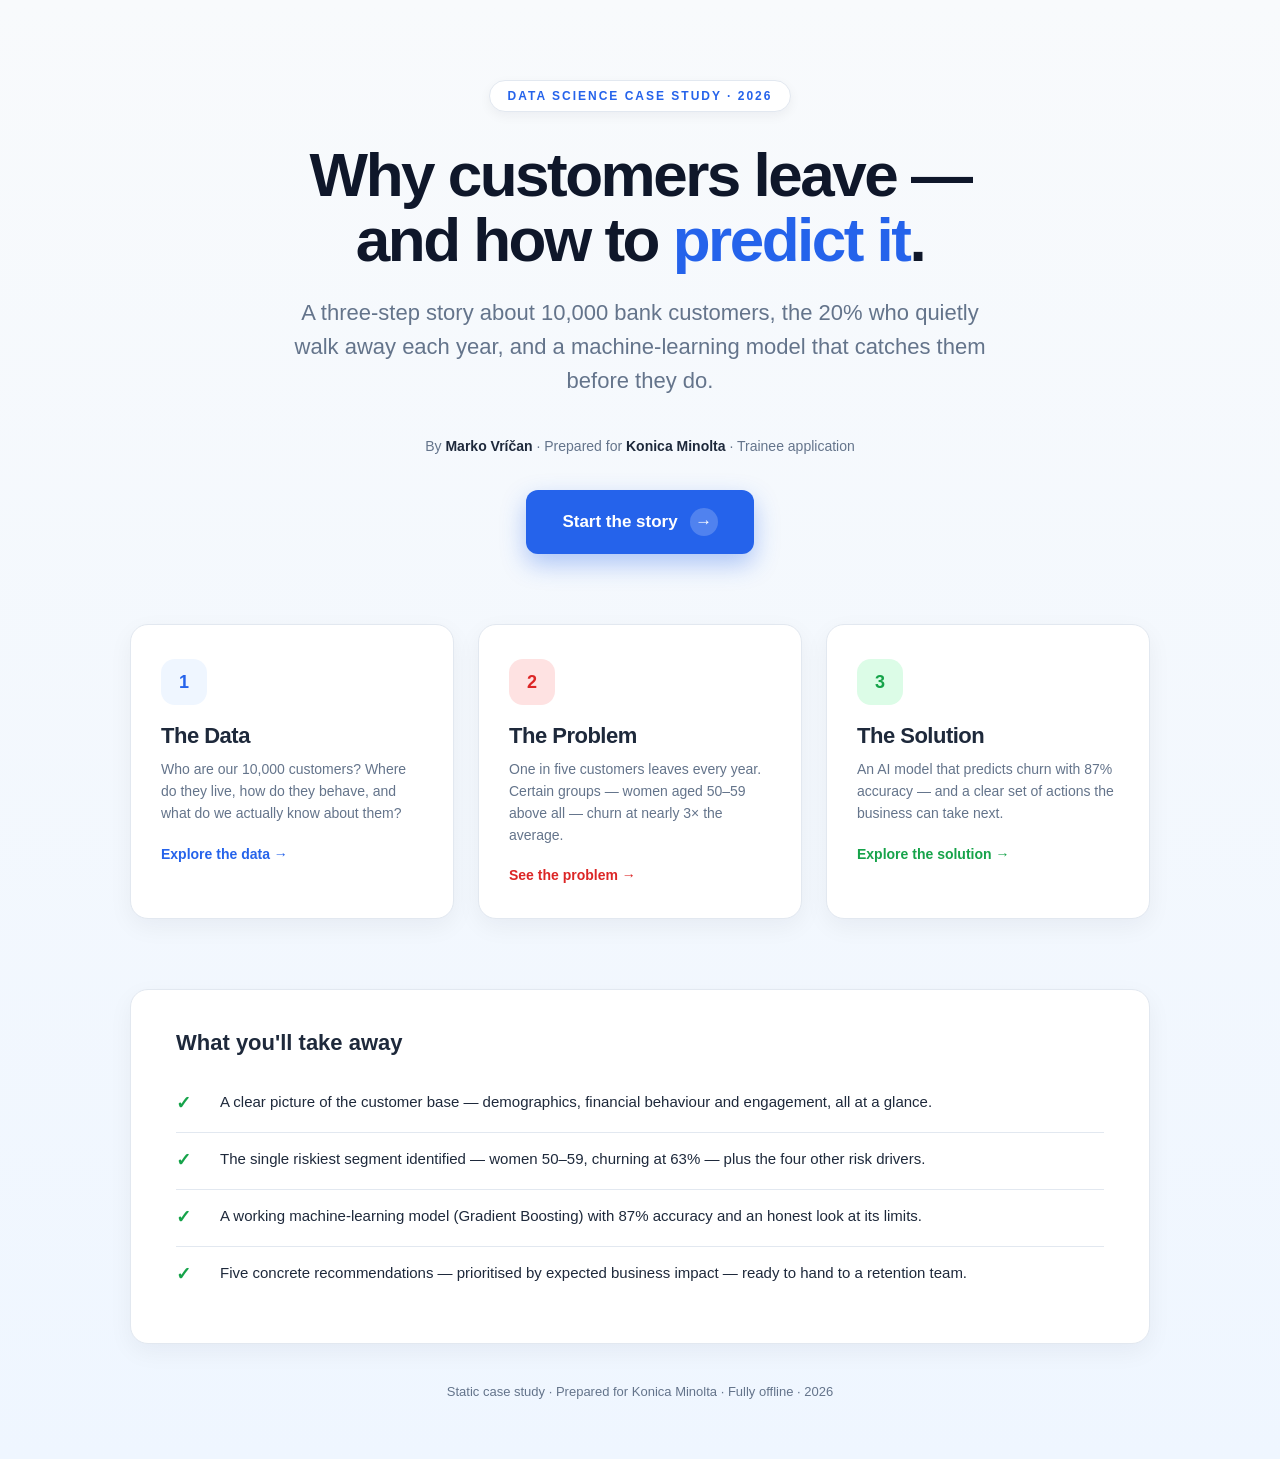
==== index.html @ 46311f1e "Add files via upload" ====
<!DOCTYPE html>
<html lang="en">
<head>
  <meta charset="UTF-8">
  <meta name="viewport" content="width=device-width, initial-scale=1.0">
  <title>Customer Churn Analysis — Case Study</title>
  <link rel="stylesheet" href="assets/css/style.css">
</head>
<body class="welcome-body">

<div class="welcome-wrap">

  <!-- HERO -->
  <div class="welcome-header">
    <div class="welcome-badge">Data Science Case Study · 2026</div>

    <h1 class="welcome-title">
      Why customers leave —<br>
      and how to <span class="accent">predict it</span>.
    </h1>

    <p class="welcome-lead">
      A three-step story about 10,000 bank customers, the 20% who quietly walk away
      each year, and a machine-learning model that catches them before they do.
    </p>

    <div class="welcome-meta">
      By <b>Marko Vríčan</b> · Prepared for <b>Konica Minolta</b> · Trainee application
    </div>

    <a href="data.html" class="start-btn">
      Start the story
      <span class="start-arrow">→</span>
    </a>
  </div>

  <!-- JOURNEY -->
  <div class="welcome-journey">

    <a href="data.html" class="journey-card">
      <div class="journey-num">1</div>
      <h3>The Data</h3>
      <p>Who are our 10,000 customers? Where do they live, how do they behave, and what do we actually know about them?</p>
      <span class="journey-link">Explore the data →</span>
    </a>

    <a href="problem.html" class="journey-card problem">
      <div class="journey-num">2</div>
      <h3>The Problem</h3>
      <p>One in five customers leaves every year. Certain groups — women aged 50–59 above all — churn at nearly 3× the average.</p>
      <span class="journey-link">See the problem →</span>
    </a>

    <a href="solution.html" class="journey-card solution">
      <div class="journey-num">3</div>
      <h3>The Solution</h3>
      <p>An AI model that predicts churn with 87% accuracy — and a clear set of actions the business can take next.</p>
      <span class="journey-link">Explore the solution →</span>
    </a>

  </div>

  <!-- TAKEAWAYS -->
  <div class="welcome-takeaways">
    <h2>What you'll take away</h2>
    <ul>
      <li>
        <span class="check">✓</span>
        <span>A clear picture of the customer base — demographics, financial behaviour and engagement, all at a glance.</span>
      </li>
      <li>
        <span class="check">✓</span>
        <span>The single riskiest segment identified — women 50–59, churning at 63% — plus the four other risk drivers.</span>
      </li>
      <li>
        <span class="check">✓</span>
        <span>A working machine-learning model (Gradient Boosting) with 87% accuracy and an honest look at its limits.</span>
      </li>
      <li>
        <span class="check">✓</span>
        <span>Five concrete recommendations — prioritised by expected business impact — ready to hand to a retention team.</span>
      </li>
    </ul>
  </div>

  <div class="welcome-footer">
    Static case study · Prepared for Konica Minolta · Fully offline · 2026
  </div>

</div>

</body>
</html>
---- assets/css/style.css ----
:root {
  --primary: #2563EB;
  --primary-dark: #1E40AF;
  --nav: #0F172A;
  --bg: #F8FAFC;
  --card: #FFFFFF;
  --text: #1E293B;
  --muted: #64748B;
  --border: #E2E8F0;
  --danger: #DC2626;
  --danger-light: #FEE2E2;
  --success: #16A34A;
  --success-light: #DCFCE7;
  --warning: #D97706;
}

* {
  margin: 0;
  padding: 0;
  box-sizing: border-box;
  font-family: "Segoe UI", Tahoma, Geneva, Verdana, sans-serif;
}

body {
  background: var(--bg);
  color: var(--text);
  display: flex;
  min-height: 100vh;
}

/* ---------- Sidebar ---------- */

.sidebar {
  width: 260px;
  background: var(--nav);
  min-height: 100vh;
  padding: 35px 25px;
  position: fixed;
  top: 0;
  left: 0;
}

.sidebar h1 {
  color: white;
  font-size: 22px;
  margin-bottom: 8px;
  letter-spacing: -0.5px;
}

.sidebar .brand-sub {
  color: #94A3B8;
  font-size: 13px;
  margin-bottom: 40px;
}

.sidebar a {
  display: block;
  color: #CBD5E1;
  text-decoration: none;
  padding: 12px 16px;
  margin-bottom: 8px;
  border-radius: 10px;
  transition: all 0.25s;
  font-size: 14px;
}

.sidebar a:hover {
  background: rgba(37, 99, 235, 0.15);
  color: white;
}

.sidebar a.active {
  background: var(--primary);
  color: white;
  font-weight: 600;
}

.sidebar .step {
  display: inline-block;
  width: 22px;
  height: 22px;
  line-height: 22px;
  text-align: center;
  background: rgba(255, 255, 255, 0.08);
  border-radius: 50%;
  font-size: 12px;
  margin-right: 10px;
  font-weight: 600;
}

.sidebar a.active .step {
  background: rgba(255, 255, 255, 0.25);
}

.sidebar .footer-sig {
  position: absolute;
  bottom: 30px;
  left: 25px;
  right: 25px;
  color: #64748B;
  font-size: 12px;
  border-top: 1px solid #1E293B;
  padding-top: 20px;
}

/* ---------- Main ---------- */

.main {
  margin-left: 260px;
  padding: 50px 60px;
  width: calc(100% - 260px);
  max-width: 1400px;
}

.tag {
  display: inline-block;
  padding: 6px 14px;
  border-radius: 999px;
  font-size: 12px;
  font-weight: 600;
  letter-spacing: 0.5px;
  text-transform: uppercase;
  margin-bottom: 15px;
}

.tag-data     { background: #DBEAFE; color: var(--primary-dark); }
.tag-problem  { background: var(--danger-light); color: var(--danger); }
.tag-solution { background: var(--success-light); color: var(--success); }

.page-title {
  font-size: 40px;
  font-weight: 700;
  margin-bottom: 12px;
  letter-spacing: -1px;
}

.subtitle {
  color: var(--muted);
  margin-bottom: 40px;
  font-size: 17px;
  max-width: 780px;
  line-height: 1.5;
}

/* ---------- Cards ---------- */

.grid {
  display: grid;
  grid-template-columns: repeat(auto-fit, minmax(220px, 1fr));
  gap: 22px;
  margin-bottom: 40px;
}

.card {
  background: var(--card);
  border-radius: 16px;
  padding: 28px;
  box-shadow: 0 4px 20px rgba(15, 23, 42, 0.05);
  border: 1px solid var(--border);
}

.metric {
  font-size: 38px;
  font-weight: 700;
  color: var(--primary);
  letter-spacing: -1px;
  line-height: 1;
}

.metric.danger { color: var(--danger); }
.metric.success { color: var(--success); }

.metric-small {
  font-size: 15px;
  color: var(--muted);
  font-weight: 500;
  margin-left: 4px;
}

.label {
  margin-top: 12px;
  color: var(--muted);
  font-size: 14px;
  font-weight: 500;
}

/* ---------- Sections ---------- */

.section {
  margin-top: 50px;
}

.section h2 {
  margin-bottom: 8px;
  font-size: 26px;
  font-weight: 700;
  letter-spacing: -0.5px;
}

.section .section-sub {
  color: var(--muted);
  margin-bottom: 25px;
  font-size: 15px;
}

/* ---------- Highlight blocks ---------- */

.highlight {
  background: #EFF6FF;
  padding: 20px 24px;
  border-left: 4px solid var(--primary);
  border-radius: 8px;
  margin: 20px 0;
  color: var(--text);
  line-height: 1.6;
}

.highlight.danger  { background: var(--danger-light);  border-left-color: var(--danger); }
.highlight.success { background: var(--success-light); border-left-color: var(--success); }

/* ---------- Table ---------- */

.table-wrap {
  background: var(--card);
  border-radius: 14px;
  overflow: hidden;
  box-shadow: 0 4px 20px rgba(15, 23, 42, 0.05);
  border: 1px solid var(--border);
}

table {
  width: 100%;
  border-collapse: collapse;
}

th {
  background: #F1F5F9;
  color: var(--text);
  padding: 14px 20px;
  text-align: left;
  font-weight: 600;
  font-size: 13px;
  text-transform: uppercase;
  letter-spacing: 0.5px;
  border-bottom: 1px solid var(--border);
}

td {
  padding: 14px 20px;
  border-bottom: 1px solid var(--border);
  font-size: 15px;
}

tr:last-child td { border-bottom: none; }
tr:hover td { background: #F8FAFC; }

/* ---------- Bar chart ---------- */

.bar-chart {
  background: var(--card);
  border-radius: 14px;
  padding: 30px;
  box-shadow: 0 4px 20px rgba(15, 23, 42, 0.05);
  border: 1px solid var(--border);
}

.bar-row {
  display: grid;
  grid-template-columns: 160px 1fr 60px;
  align-items: center;
  gap: 15px;
  margin-bottom: 16px;
}

.bar-row:last-child { margin-bottom: 0; }

.bar-label {
  font-size: 14px;
  font-weight: 500;
  color: var(--text);
}

.bar-track {
  background: #F1F5F9;
  height: 26px;
  border-radius: 6px;
  overflow: hidden;
  position: relative;
}

.bar-fill {
  height: 100%;
  background: var(--primary);
  border-radius: 6px;
  transition: width 0.4s;
}

.bar-fill.danger  { background: var(--danger); }
.bar-fill.warning { background: var(--warning); }
.bar-fill.success { background: var(--success); }

.bar-value {
  text-align: right;
  font-weight: 700;
  font-size: 14px;
  color: var(--text);
}

/* ---------- Two-column ---------- */

.two-col {
  display: grid;
  grid-template-columns: 1fr 1fr;
  gap: 25px;
}

@media (max-width: 900px) {
  .two-col { grid-template-columns: 1fr; }
  .sidebar { position: relative; width: 100%; min-height: auto; }
  .main { margin-left: 0; width: 100%; padding: 30px 20px; }
  body { flex-direction: column; }
  .bar-row { grid-template-columns: 130px 1fr 50px; }
}

/* ---------- Callout / Steps ---------- */

.steps {
  display: grid;
  grid-template-columns: repeat(auto-fit, minmax(220px, 1fr));
  gap: 20px;
}

.step-card {
  background: var(--card);
  border-radius: 14px;
  padding: 26px;
  border: 1px solid var(--border);
  box-shadow: 0 4px 20px rgba(15, 23, 42, 0.05);
  position: relative;
}

.step-num {
  width: 36px;
  height: 36px;
  border-radius: 10px;
  background: var(--primary);
  color: white;
  display: flex;
  align-items: center;
  justify-content: center;
  font-weight: 700;
  font-size: 16px;
  margin-bottom: 15px;
}

.step-card h3 {
  font-size: 17px;
  margin-bottom: 8px;
  font-weight: 600;
}

.step-card p {
  color: var(--muted);
  font-size: 14px;
  line-height: 1.5;
}

/* ---------- Recommendation list ---------- */

.reco {
  background: var(--card);
  border-radius: 14px;
  padding: 24px 28px;
  border: 1px solid var(--border);
  box-shadow: 0 4px 20px rgba(15, 23, 42, 0.05);
  margin-bottom: 16px;
  display: grid;
  grid-template-columns: 50px 1fr;
  gap: 18px;
  align-items: start;
}

.reco-icon {
  width: 44px;
  height: 44px;
  border-radius: 12px;
  background: #DBEAFE;
  color: var(--primary);
  display: flex;
  align-items: center;
  justify-content: center;
  font-weight: 700;
  font-size: 18px;
}

.reco h3 {
  font-size: 17px;
  margin-bottom: 6px;
  font-weight: 600;
}

.reco p {
  color: var(--muted);
  font-size: 14px;
  line-height: 1.6;
}

.reco .impact {
  display: inline-block;
  margin-top: 8px;
  padding: 4px 10px;
  background: var(--success-light);
  color: var(--success);
  font-size: 12px;
  font-weight: 600;
  border-radius: 6px;
}

/* ---------- Footer ---------- */

.footer {
  margin-top: 70px;
  padding-top: 25px;
  border-top: 1px solid var(--border);
  text-align: center;
  color: var(--muted);
  font-size: 13px;
}

/* ---------- Executive summary ---------- */

.exec-summary {
  background: linear-gradient(135deg, var(--nav) 0%, #1E293B 100%);
  color: white;
  padding: 40px 45px;
  border-radius: 20px;
  margin-bottom: 45px;
  box-shadow: 0 20px 40px rgba(15, 23, 42, 0.15);
}

.exec-summary .exec-label {
  font-size: 12px;
  font-weight: 600;
  color: #93C5FD;
  letter-spacing: 2px;
  text-transform: uppercase;
  margin-bottom: 15px;
}

.exec-summary p {
  font-size: 20px;
  line-height: 1.55;
  color: #E2E8F0;
  font-weight: 400;
}

.exec-summary p b { color: white; font-weight: 700; }
.exec-summary p .num { color: #93C5FD; font-weight: 700; }

/* ---------- Plain terms (big callout) ---------- */

.plain-terms {
  background: linear-gradient(135deg, #EFF6FF 0%, #DBEAFE 100%);
  border-left: 6px solid var(--primary);
  padding: 32px 38px;
  border-radius: 14px;
  margin: 35px 0;
  display: grid;
  grid-template-columns: 60px 1fr;
  gap: 28px;
  align-items: start;
}

.plain-terms .pt-icon {
  width: 52px;
  height: 52px;
  background: var(--primary);
  color: white;
  border-radius: 14px;
  display: flex;
  align-items: center;
  justify-content: center;
  font-weight: 700;
  font-size: 24px;
}

.plain-terms h3 {
  color: var(--primary-dark);
  font-size: 13px;
  margin-bottom: 10px;
  text-transform: uppercase;
  letter-spacing: 2px;
  font-weight: 700;
}

.plain-terms p {
  font-size: 19px;
  line-height: 1.6;
  color: var(--text);
  font-weight: 500;
}

.plain-terms.danger { background: linear-gradient(135deg, #FEF2F2 0%, #FEE2E2 100%); border-left-color: var(--danger); }
.plain-terms.danger .pt-icon { background: var(--danger); }
.plain-terms.danger h3 { color: var(--danger); }

.plain-terms.success { background: linear-gradient(135deg, #F0FDF4 0%, #DCFCE7 100%); border-left-color: var(--success); }
.plain-terms.success .pt-icon { background: var(--success); }
.plain-terms.success h3 { color: var(--success); }

/* Dual-metric layout inside plain-terms */
.dual-metric {
  display: grid;
  grid-template-columns: 1fr 1fr;
  gap: 18px;
  margin-top: 18px;
}

.dm-card {
  background: white;
  border-radius: 12px;
  padding: 22px 24px;
  border: 1px solid rgba(22, 163, 74, 0.18);
}

.dm-num {
  font-size: 42px;
  font-weight: 700;
  color: var(--success);
  line-height: 1;
  letter-spacing: -1.5px;
}

.dm-title {
  font-size: 12px;
  font-weight: 700;
  color: var(--text);
  margin-top: 10px;
  text-transform: uppercase;
  letter-spacing: 1.5px;
}

.dm-q {
  font-size: 14px;
  color: var(--muted);
  font-style: italic;
  margin: 8px 0 14px;
  line-height: 1.4;
}

.dm-a {
  font-size: 15px;
  color: var(--text);
  line-height: 1.55;
  font-weight: 500;
}

.dm-a b { font-weight: 700; }

.dm-tradeoff {
  margin-top: 20px;
  padding: 18px 22px;
  background: rgba(22, 163, 74, 0.10);
  border-radius: 10px;
  font-size: 15px;
  line-height: 1.6;
  color: var(--text);
  font-weight: 500;
}

.dm-tradeoff b { color: var(--success); }

@media (max-width: 900px) {
  .dual-metric { grid-template-columns: 1fr; }
}

/* ---------- Tooltip term ---------- */

.term {
  border-bottom: 1px dashed var(--primary);
  cursor: help;
  position: relative;
  color: var(--primary-dark);
  font-weight: 600;
}

.term::after {
  content: "?";
  display: inline-flex;
  align-items: center;
  justify-content: center;
  width: 14px;
  height: 14px;
  background: var(--primary);
  color: white;
  border-radius: 50%;
  font-size: 9px;
  font-weight: 700;
  margin-left: 4px;
  vertical-align: super;
  line-height: 1;
}

.term-tip {
  position: absolute;
  bottom: calc(100% + 12px);
  left: 50%;
  transform: translateX(-50%);
  background: var(--nav);
  color: white;
  padding: 14px 18px;
  border-radius: 10px;
  width: 300px;
  font-size: 13px;
  font-weight: 400;
  line-height: 1.55;
  z-index: 200;
  box-shadow: 0 12px 28px rgba(0, 0, 0, 0.3);
  opacity: 0;
  pointer-events: none;
  transition: opacity 0.15s;
  text-transform: none;
  letter-spacing: normal;
  text-align: left;
}

.term-tip::after {
  content: "";
  position: absolute;
  top: 100%;
  left: 50%;
  transform: translateX(-50%);
  border: 7px solid transparent;
  border-top-color: var(--nav);
}

.term:hover .term-tip {
  opacity: 1;
  pointer-events: auto;
}

/* ---------- "So what?" caption ---------- */

.so-what {
  margin-top: 14px;
  padding: 12px 18px;
  background: #F8FAFC;
  border-left: 3px solid var(--primary);
  border-radius: 6px;
  color: var(--text);
  font-size: 14px;
  line-height: 1.55;
}

.so-what b { color: var(--primary-dark); text-transform: uppercase; font-size: 11px; letter-spacing: 1px; margin-right: 8px; }

/* ---------- Heatmap ---------- */

.heatmap {
  background: var(--card);
  border-radius: 14px;
  padding: 32px;
  box-shadow: 0 4px 20px rgba(15, 23, 42, 0.05);
  border: 1px solid var(--border);
}

.heatmap-grid {
  display: grid;
  grid-template-columns: 110px 1fr 1fr;
  gap: 8px;
}

.heatmap-head {
  padding: 12px;
  text-align: center;
  font-weight: 700;
  font-size: 12px;
  text-transform: uppercase;
  letter-spacing: 1px;
  color: var(--muted);
}

.heatmap-row-label {
  padding: 18px 10px;
  font-weight: 700;
  color: var(--text);
  display: flex;
  align-items: center;
  font-size: 15px;
}

.heatmap-cell {
  padding: 22px 15px;
  border-radius: 10px;
  text-align: center;
  color: white;
  font-weight: 700;
  position: relative;
  display: flex;
  flex-direction: column;
  align-items: center;
  justify-content: center;
  min-height: 80px;
}

.heatmap-cell .cell-value {
  font-size: 26px;
  letter-spacing: -1px;
  line-height: 1;
}

.heatmap-cell .cell-sub {
  font-size: 11px;
  font-weight: 500;
  margin-top: 6px;
  opacity: 0.9;
}

.heatmap-cell.peak {
  outline: 3px solid var(--nav);
  outline-offset: 3px;
  z-index: 2;
}

.heatmap-cell.peak::after {
  content: "PEAK RISK";
  position: absolute;
  top: -10px;
  right: -8px;
  background: var(--nav);
  color: white;
  font-size: 9px;
  padding: 3px 8px;
  border-radius: 6px;
  letter-spacing: 1px;
  font-weight: 700;
}

.heatmap-legend {
  display: flex;
  align-items: center;
  gap: 10px;
  margin-top: 22px;
  font-size: 12px;
  color: var(--muted);
  justify-content: center;
}

.heatmap-legend .gradient {
  display: inline-block;
  height: 10px;
  width: 240px;
  border-radius: 5px;
  background: linear-gradient(to right, #10B981 0%, #EAB308 40%, #F97316 65%, #B91C1C 100%);
}

/* ---------- Limitations box (honest) ---------- */

.limitations {
  background: #FFFBEB;
  border: 1px solid #FDE68A;
  border-left: 4px solid #D97706;
  border-radius: 12px;
  padding: 26px 30px;
  margin: 30px 0;
}

.limitations h3 {
  color: #92400E;
  font-size: 15px;
  margin-bottom: 12px;
  text-transform: uppercase;
  letter-spacing: 1px;
  font-weight: 700;
}

.limitations p {
  color: var(--text);
  font-size: 15px;
  line-height: 1.6;
  margin-bottom: 10px;
}

.limitations p:last-child { margin-bottom: 0; }

/* ---------- Clickable "Next step" card ---------- */

.cta-next {
  display: grid;
  grid-template-columns: 60px 1fr 40px;
  gap: 22px;
  align-items: center;
  background: var(--nav);
  color: white;
  padding: 26px 30px;
  border-radius: 16px;
  text-decoration: none;
  border: none;
  box-shadow: 0 10px 30px rgba(15, 23, 42, 0.15);
  transition: all 0.25s ease;
  margin-bottom: 16px;
}

.cta-next:hover {
  transform: translateY(-3px);
  box-shadow: 0 16px 40px rgba(15, 23, 42, 0.25);
  background: #1E293B;
}

.cta-next:hover .cta-arrow {
  transform: translateX(6px);
  background: var(--primary);
}

.cta-icon {
  width: 52px;
  height: 52px;
  background: var(--primary);
  color: white;
  border-radius: 14px;
  display: flex;
  align-items: center;
  justify-content: center;
  font-weight: 700;
  font-size: 22px;
  flex-shrink: 0;
}

.cta-icon.success { background: var(--success); }

.cta-body h3 {
  color: white;
  font-size: 18px;
  margin-bottom: 5px;
  font-weight: 600;
}

.cta-body p {
  color: #94A3B8;
  font-size: 14px;
  line-height: 1.5;
  margin: 0;
}

.cta-arrow {
  width: 40px;
  height: 40px;
  border-radius: 50%;
  background: rgba(255, 255, 255, 0.1);
  color: white;
  display: flex;
  align-items: center;
  justify-content: center;
  font-size: 20px;
  font-weight: 700;
  transition: all 0.25s ease;
  flex-shrink: 0;
}

/* ---------- Sidebar brand as link ---------- */

.sidebar .brand-link {
  text-decoration: none;
  color: inherit;
  display: block;
  padding: 0;
  margin: 0;
  border-radius: 0;
}

.sidebar .brand-link:hover {
  background: transparent;
}

.sidebar .brand-link:hover h1 { color: #93C5FD; }

/* ---------- Welcome / Landing page ---------- */

body.welcome-body {
  display: block;
  background: linear-gradient(180deg, #F8FAFC 0%, #EFF6FF 100%);
  min-height: 100vh;
}

.welcome-wrap {
  max-width: 1100px;
  margin: 0 auto;
  padding: 80px 40px 60px;
}

.welcome-header {
  text-align: center;
  margin-bottom: 70px;
}

.welcome-badge {
  display: inline-block;
  padding: 8px 18px;
  background: white;
  border: 1px solid var(--border);
  border-radius: 999px;
  color: var(--primary);
  font-size: 12px;
  font-weight: 700;
  letter-spacing: 2px;
  text-transform: uppercase;
  margin-bottom: 30px;
  box-shadow: 0 4px 12px rgba(15, 23, 42, 0.05);
}

.welcome-title {
  font-size: 62px;
  font-weight: 800;
  color: var(--nav);
  letter-spacing: -2.5px;
  line-height: 1.05;
  margin-bottom: 24px;
}

.welcome-title .accent { color: var(--primary); }

.welcome-lead {
  font-size: 22px;
  line-height: 1.55;
  color: var(--muted);
  max-width: 720px;
  margin: 0 auto 40px;
  font-weight: 400;
}

.welcome-meta {
  color: var(--muted);
  font-size: 14px;
  margin-bottom: 36px;
}

.welcome-meta b { color: var(--text); }

.start-btn {
  display: inline-flex;
  align-items: center;
  gap: 12px;
  background: var(--primary);
  color: white;
  text-decoration: none;
  padding: 18px 36px;
  border-radius: 12px;
  font-size: 17px;
  font-weight: 600;
  box-shadow: 0 10px 25px rgba(37, 99, 235, 0.35);
  transition: all 0.25s ease;
}

.start-btn:hover {
  background: var(--primary-dark);
  transform: translateY(-2px);
  box-shadow: 0 14px 30px rgba(37, 99, 235, 0.45);
}

.start-btn .start-arrow {
  display: inline-flex;
  align-items: center;
  justify-content: center;
  width: 28px;
  height: 28px;
  background: rgba(255, 255, 255, 0.2);
  border-radius: 50%;
  transition: transform 0.25s;
}

.start-btn:hover .start-arrow { transform: translateX(4px); }

/* Journey cards */

.welcome-journey {
  display: grid;
  grid-template-columns: repeat(3, 1fr);
  gap: 24px;
  margin-bottom: 70px;
}

.journey-card {
  background: white;
  border-radius: 18px;
  padding: 34px 30px;
  border: 1px solid var(--border);
  box-shadow: 0 8px 24px rgba(15, 23, 42, 0.05);
  text-decoration: none;
  color: inherit;
  transition: all 0.25s ease;
  display: block;
  position: relative;
}

.journey-card:hover {
  transform: translateY(-6px);
  box-shadow: 0 20px 40px rgba(15, 23, 42, 0.12);
  border-color: var(--primary);
}

.journey-num {
  display: inline-flex;
  align-items: center;
  justify-content: center;
  width: 46px;
  height: 46px;
  border-radius: 14px;
  background: #EFF6FF;
  color: var(--primary);
  font-weight: 700;
  font-size: 18px;
  margin-bottom: 18px;
}

.journey-card.problem .journey-num { background: var(--danger-light); color: var(--danger); }
.journey-card.solution .journey-num { background: var(--success-light); color: var(--success); }

.journey-card h3 {
  font-size: 22px;
  margin-bottom: 10px;
  color: var(--text);
  font-weight: 700;
  letter-spacing: -0.5px;
}

.journey-card p {
  color: var(--muted);
  font-size: 14px;
  line-height: 1.55;
  margin-bottom: 20px;
}

.journey-card .journey-link {
  color: var(--primary);
  font-weight: 600;
  font-size: 14px;
  display: inline-flex;
  align-items: center;
  gap: 6px;
  transition: gap 0.25s;
}

.journey-card:hover .journey-link { gap: 12px; }

.journey-card.problem .journey-link { color: var(--danger); }
.journey-card.solution .journey-link { color: var(--success); }

/* Takeaways */

.welcome-takeaways {
  background: white;
  border-radius: 18px;
  padding: 40px 45px;
  border: 1px solid var(--border);
  box-shadow: 0 8px 24px rgba(15, 23, 42, 0.05);
  margin-bottom: 40px;
}

.welcome-takeaways h2 {
  font-size: 22px;
  margin-bottom: 20px;
  color: var(--text);
}

.welcome-takeaways ul {
  list-style: none;
  padding: 0;
  margin: 0;
}

.welcome-takeaways li {
  padding: 14px 0;
  border-bottom: 1px solid var(--border);
  color: var(--text);
  font-size: 15px;
  line-height: 1.55;
  display: grid;
  grid-template-columns: 32px 1fr;
  align-items: start;
  gap: 12px;
}

.welcome-takeaways li:last-child { border-bottom: none; }

.welcome-takeaways li .check {
  color: var(--success);
  font-weight: 700;
  font-size: 18px;
}

.welcome-footer {
  text-align: center;
  color: var(--muted);
  font-size: 13px;
  margin-top: 40px;
}

@media (max-width: 900px) {
  .welcome-title { font-size: 40px; }
  .welcome-lead { font-size: 17px; }
  .welcome-journey { grid-template-columns: 1fr; }
  .welcome-wrap { padding: 50px 20px; }
  .cta-next { grid-template-columns: 50px 1fr 32px; padding: 20px; gap: 14px; }
}

/* ---------- Print ---------- */

@media print {
  .sidebar { display: none; }
  .main { margin-left: 0; width: 100%; max-width: none; padding: 20px; }
  body { background: white; }
  .card, .bar-chart, .table-wrap, .heatmap, .step-card, .reco {
    box-shadow: none;
    border: 1px solid #CBD5E1;
    page-break-inside: avoid;
  }
  .exec-summary { background: #0F172A !important; -webkit-print-color-adjust: exact; print-color-adjust: exact; }
  .term::after { display: none; }
  .term-tip { display: none; }
  a { color: var(--text); text-decoration: none; }
  .footer { border-top: 1px solid #CBD5E1; }
}
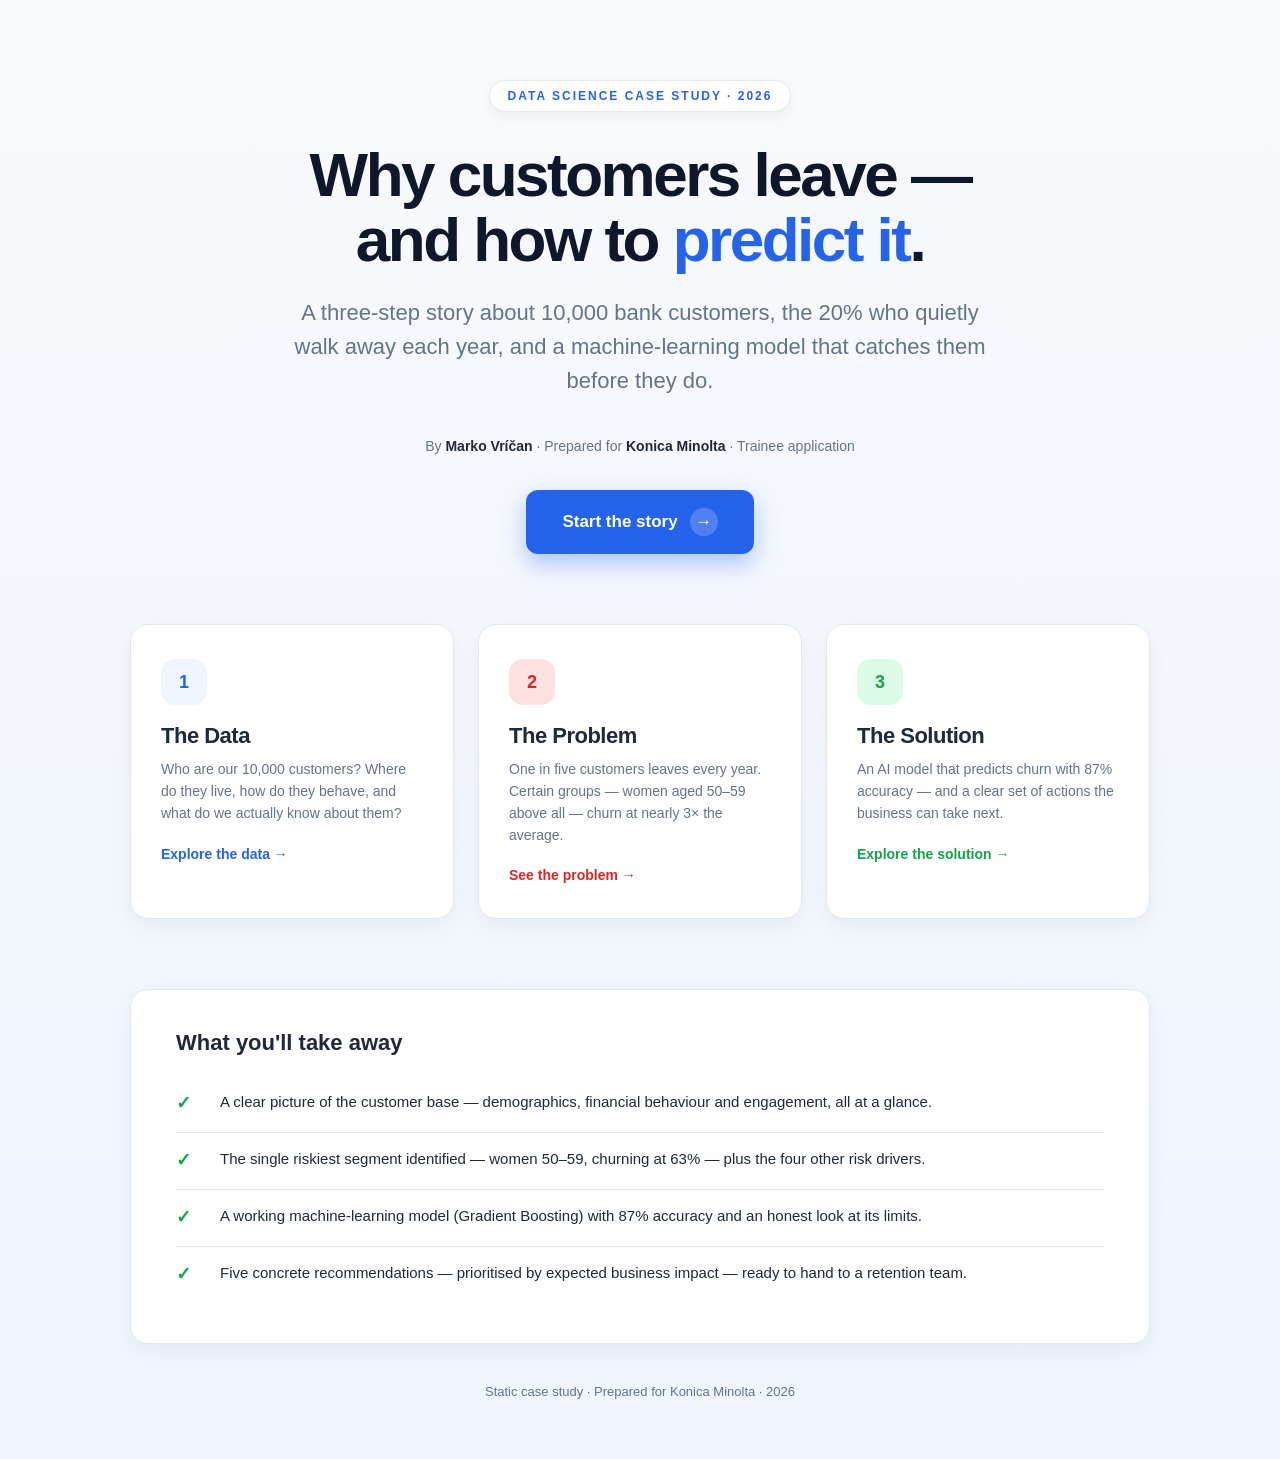
==== commit e4500391: "Update footer text for case study year" ====
--- a/index.html
+++ b/index.html
@@ -84,7 +84,7 @@
   </div>
 
   <div class="welcome-footer">
-    Static case study · Prepared for Konica Minolta · Fully offline · 2026
+    Static case study · Prepared for Konica Minolta · 2026
   </div>
 
 </div>
